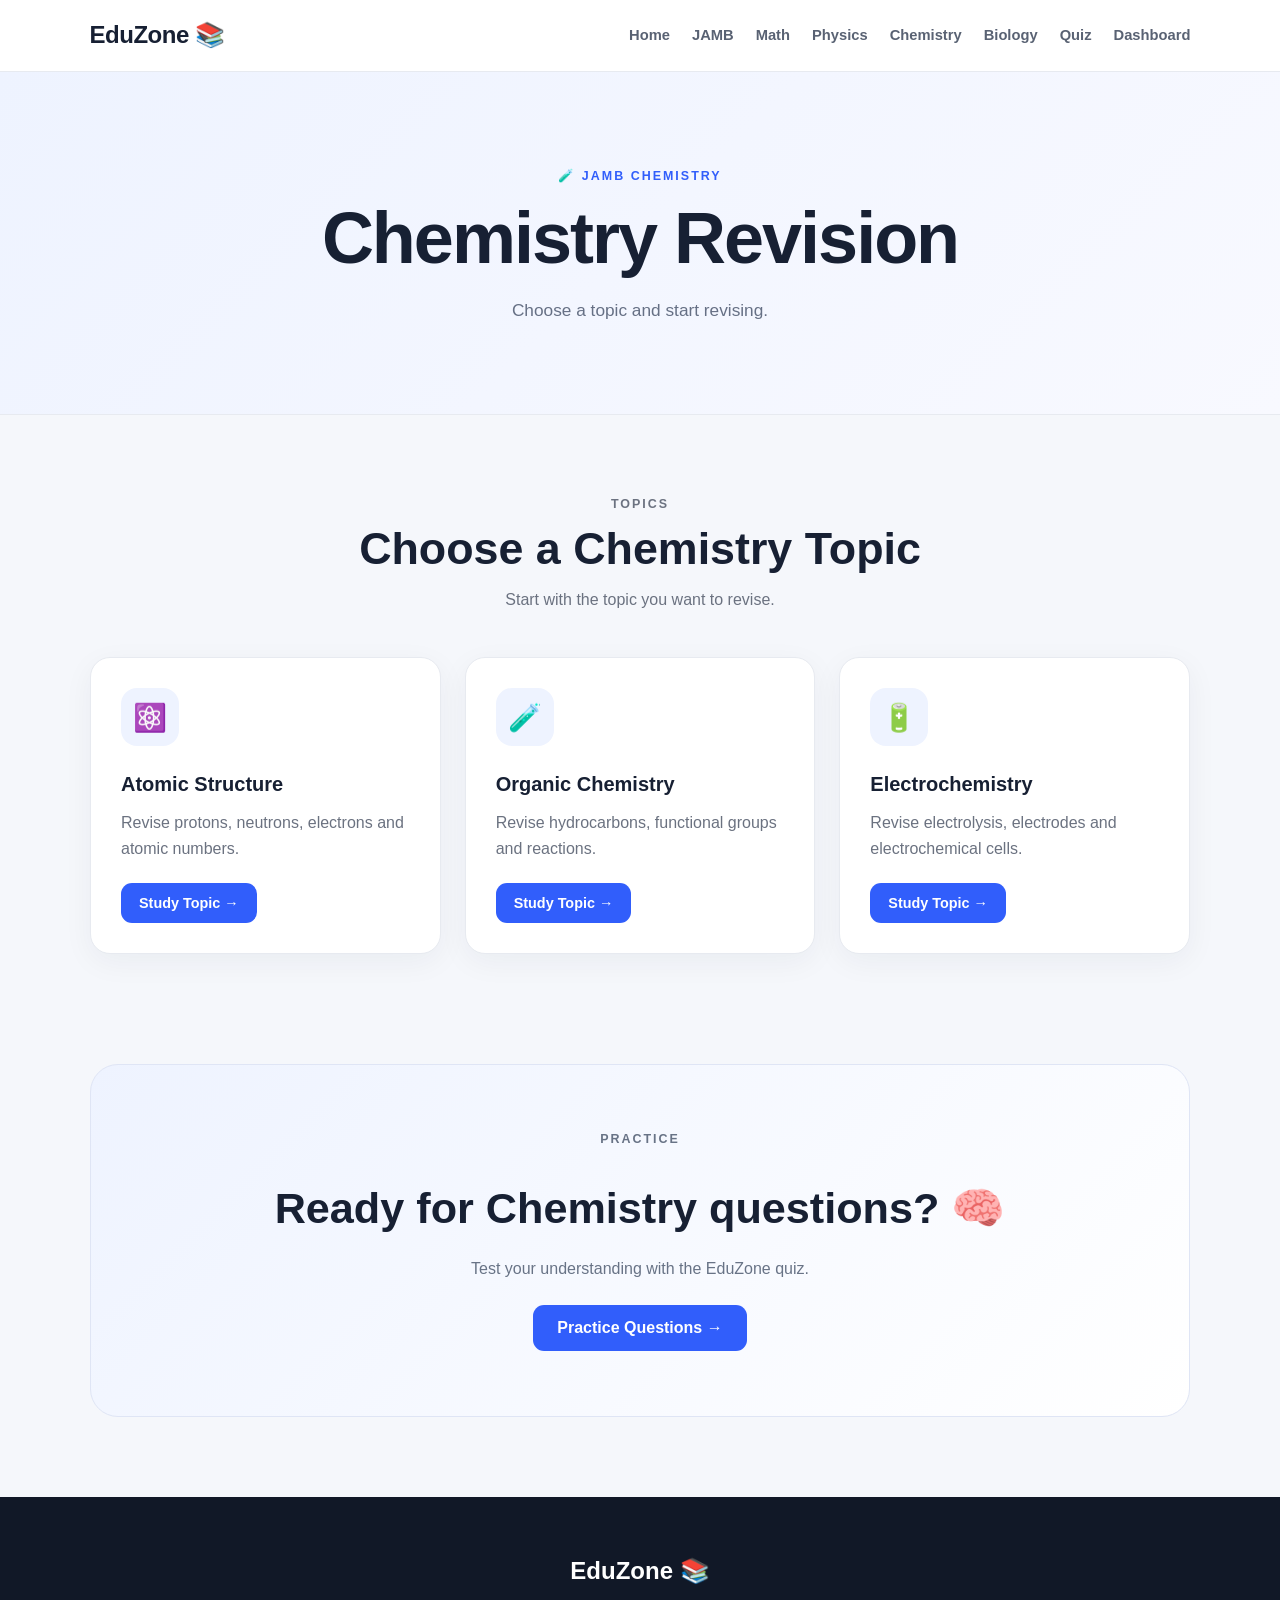
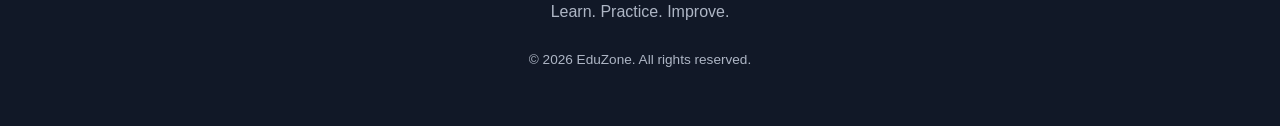
==== jamb-chemistry.html @ 92fc5273 "Add files via upload" ====
<!DOCTYPE html>
<html lang="en">

<head>

    <meta charset="UTF-8">

    <meta
        name="viewport"
        content="width=device-width, initial-scale=1.0">

    <title>JAMB Chemistry | EduZone</title>

    <link rel="stylesheet" href="style.css">

</head>


<body>


<header>

    <div class="logo">
        EduZone 📚
    </div>

    <nav>

        <a href="index.html">Home</a>

        <a href="jamb.html">JAMB</a>

        <a href="math.html">Math</a>

        <a href="physics.html">Physics</a>

        <a href="chemistry.html">Chemistry</a>

        <a href="biology.html">Biology</a>

        <a href="quiz.html">Quiz</a>

        <a href="dashboard.html">Dashboard</a>

    </nav>

</header>



<main>


<section class="hero">

    <div class="hero-content">

        <p class="hero-label">
            🧪 JAMB CHEMISTRY
        </p>

        <h1>
            Chemistry Revision
        </h1>

        <p class="hero-text">
            Choose a topic and start revising.
        </p>

    </div>

</section>



<section class="subjects">

    <div class="section-heading">

        <p class="section-label">
            TOPICS
        </p>

        <h2>
            Choose a Chemistry Topic
        </h2>

        <p>
            Start with the topic you want to revise.
        </p>

    </div>



    <div class="subject-container">


        <div class="subject-card">

            <div class="subject-icon">
                ⚛️
            </div>

            <h3>
                Atomic Structure
            </h3>

            <p>
                Revise protons, neutrons,
                electrons and atomic numbers.
            </p>

            <a href="lesson.html?topic=atomic-structure">

                <button>
                    Study Topic →
                </button>

            </a>

        </div>



        <div class="subject-card">

            <div class="subject-icon">
                🧪
            </div>

            <h3>
                Organic Chemistry
            </h3>

            <p>
                Revise hydrocarbons,
                functional groups and reactions.
            </p>

            <a href="lesson.html?topic=organic-chemistry">

                <button>
                    Study Topic →
                </button>

            </a>

        </div>



        <div class="subject-card">

            <div class="subject-icon">
                🔋
            </div>

            <h3>
                Electrochemistry
            </h3>

            <p>
                Revise electrolysis,
                electrodes and electrochemical cells.
            </p>

            <a href="lesson.html?topic=electrochemistry">

                <button>
                    Study Topic →
                </button>

            </a>

        </div>


    </div>

</section>



<section class="cta-section">

    <p class="section-label">
        PRACTICE
    </p>

    <h2>
        Ready for Chemistry questions? 🧠
    </h2>

    <p>
        Test your understanding with the EduZone quiz.
    </p>

    <a href="quiz.html">

        <button class="primary-btn">
            Practice Questions →
        </button>

    </a>

</section>


</main>



<footer>

    <div class="footer-content">

        <h2>
            EduZone 📚
        </h2>

        <p>
            Learn. Practice. Improve.
        </p>

        <p class="copyright">
            © 2026 EduZone. All rights reserved.
        </p>

    </div>

</footer>


</body>

</html>
---- style.css ----
/* =========================================
   EDUZONE — MAIN STYLESHEET
========================================= */


/* =========================================
   RESET
========================================= */

* {
    margin: 0;
    padding: 0;
    box-sizing: border-box;
}


html {
    scroll-behavior: smooth;
}


body {
    font-family:
        Inter,
        Arial,
        Helvetica,
        sans-serif;

    background: #f5f7fb;

    color: #172033;

    line-height: 1.6;

    min-height: 100vh;
}


a {
    text-decoration: none;

    color: inherit;
}


button {
    font-family: inherit;

    cursor: pointer;

    border: none;
}


/* =========================================
   HEADER
========================================= */

header {
    width: 100%;

    min-height: 72px;

    padding: 0 7%;

    display: flex;

    align-items: center;

    justify-content: space-between;

    gap: 30px;

    background: rgba(255, 255, 255, 0.95);

    border-bottom: 1px solid #e7eaf0;

    position: sticky;

    top: 0;

    z-index: 1000;

    backdrop-filter: blur(12px);
}


.logo {
    font-size: 1.5rem;

    font-weight: 800;

    letter-spacing: -0.5px;

    white-space: nowrap;
}


nav {
    display: flex;

    align-items: center;

    justify-content: flex-end;

    gap: 22px;

    flex-wrap: wrap;
}


nav a {
    font-size: 0.92rem;

    font-weight: 600;

    color: #596273;

    transition:
        color 0.2s ease,
        transform 0.2s ease;
}


nav a:hover {
    color: #315efb;

    transform: translateY(-1px);
}


/* =========================================
   MAIN
========================================= */

main {
    min-height: calc(100vh - 150px);
}


/* =========================================
   HERO
========================================= */

.hero {
    padding: 90px 7%;

    background:
        linear-gradient(
            135deg,
            #eef3ff,
            #f8f9ff
        );

    border-bottom: 1px solid #e7eaf0;
}


.hero-content {
    max-width: 900px;

    margin: auto;

    text-align: center;
}


.hero-label {
    display: inline-block;

    margin-bottom: 14px;

    font-size: 0.78rem;

    font-weight: 800;

    letter-spacing: 2px;

    text-transform: uppercase;

    color: #315efb;
}


.hero h1 {
    font-size: clamp(2.2rem, 6vw, 4.5rem);

    line-height: 1.05;

    letter-spacing: -2px;

    margin-bottom: 20px;
}


.hero-text {
    max-width: 680px;

    margin: auto;

    color: #667085;

    font-size: 1.08rem;
}


/* =========================================
   SECTIONS
========================================= */

.subjects {
    padding: 80px 7%;
}


.lesson {
    width: min(1000px, 86%);

    margin: auto;

    padding: 70px 0;
}


.section-heading {
    max-width: 700px;

    margin: 0 auto 45px;

    text-align: center;
}


.section-label {
    color: #315efb;

    font-size: 0.78rem;

    font-weight: 800;

    letter-spacing: 2px;

    text-transform: uppercase;

    margin-bottom: 8px;
}


.section-heading h2 {
    font-size: clamp(1.8rem, 4vw, 2.8rem);

    line-height: 1.15;

    margin-bottom: 12px;
}


.section-heading p {
    color: #6b7280;
}


/* =========================================
   SUBJECT GRID
========================================= */

.subject-container {
    width: min(1100px, 100%);

    margin: auto;

    display: grid;

    grid-template-columns:
        repeat(
            auto-fit,
            minmax(230px, 1fr)
        );

    gap: 24px;
}


/* =========================================
   SUBJECT CARD
========================================= */

.subject-card {
    background: #ffffff;

    border: 1px solid #e7eaf0;

    border-radius: 20px;

    padding: 30px;

    box-shadow:
        0 8px 30px rgba(20, 30, 60, 0.05);

    transition:
        transform 0.25s ease,
        box-shadow 0.25s ease,
        border-color 0.25s ease;
}


.subject-card:hover {
    transform: translateY(-7px);

    border-color: #cdd7ff;

    box-shadow:
        0 18px 45px rgba(20, 30, 60, 0.10);
}


.subject-icon {
    width: 58px;

    height: 58px;

    display: flex;

    align-items: center;

    justify-content: center;

    border-radius: 16px;

    background: #eef3ff;

    font-size: 1.7rem;

    margin-bottom: 22px;
}


.subject-card h3 {
    font-size: 1.25rem;

    margin-bottom: 10px;
}


.subject-card p {
    color: #6b7280;

    margin-bottom: 22px;
}


/* =========================================
   BUTTONS
========================================= */

button {
    padding: 12px 18px;

    border-radius: 11px;

    background: #315efb;

    color: white;

    font-size: 0.9rem;

    font-weight: 700;

    transition:
        transform 0.2s ease,
        box-shadow 0.2s ease,
        background 0.2s ease;
}


button:hover {
    background: #2449d8;

    transform: translateY(-2px);

    box-shadow:
        0 8px 20px rgba(49, 94, 251, 0.22);
}


button:active {
    transform: translateY(0);
}


button:disabled {
    cursor: not-allowed;

    opacity: 0.7;

    transform: none;

    box-shadow: none;
}


.primary-btn {
    padding: 14px 24px;

    font-size: 1rem;
}


/* =========================================
   CTA
========================================= */

.cta-section {
    margin: 30px 7% 80px;

    padding: 65px 25px;

    text-align: center;

    border-radius: 28px;

    background:
        linear-gradient(
            135deg,
            #eef3ff,
            #ffffff
        );

    border: 1px solid #dfe5f5;
}


.cta-section h2 {
    font-size: clamp(1.8rem, 4vw, 2.7rem);

    margin-bottom: 12px;
}


.cta-section p {
    color: #687386;

    margin-bottom: 24px;
}


/* =========================================
   LESSON CONTENT
========================================= */

#lessonContent {
    background: #ffffff;

    border: 1px solid #e7eaf0;

    border-radius: 22px;

    padding: clamp(25px, 5vw, 50px);

    box-shadow:
        0 10px 35px rgba(20, 30, 60, 0.06);
}


#lessonContent h2 {
    font-size: 1.7rem;

    margin:
        10px 0 15px;
}


#lessonContent p {
    color: #596273;

    margin-bottom: 20px;
}


.example {
    margin: 25px 0;

    padding: 20px;

    border-radius: 14px;

    background: #f3f6ff;

    border-left: 4px solid #315efb;

    font-weight: 600;

    color: #293657;
}


#lessonResult {
    margin-top: 20px;

    font-weight: 800;

    font-size: 1rem;
}


.correct {
    background: #198754 !important;
}


.wrong {
    background: #dc3545 !important;
}


/* =========================================
   QUIZ
========================================= */

#quiz {
    max-width: 850px;

    margin: auto;
}


#quizStart,
#quizGame {
    background: #ffffff;

    border: 1px solid #e7eaf0;

    border-radius: 22px;

    padding: clamp(25px, 5vw, 50px);

    box-shadow:
        0 10px 35px rgba(20, 30, 60, 0.06);
}


#question {
    font-size: clamp(1.3rem, 3vw, 2rem);

    line-height: 1.3;

    margin-bottom: 25px;
}


#answers {
    display: grid;

    grid-template-columns:
        repeat(
            auto-fit,
            minmax(180px, 1fr)
        );

    gap: 12px;

    margin-bottom: 30px;
}


#answers button {
    width: 100%;

    background: #f3f5f9;

    color: #25304a;

    border: 1px solid #e0e4eb;

    text-align: left;
}


#answers button:hover {
    background: #eef3ff;

    border-color: #bfcaff;

    color: #2449d8;

    box-shadow: none;
}


#quizFeedback {
    margin-top: 20px;

    font-weight: 800;
}


/* =========================================
   SEARCH
========================================= */

#searchInput {
    width: min(700px, 100%);

    display: block;

    margin: 0 auto 25px;

    padding: 15px 18px;

    border-radius: 12px;

    border: 1px solid #dfe3ea;

    background: #ffffff;

    font-size: 1rem;

    outline: none;

    transition:
        border-color 0.2s ease,
        box-shadow 0.2s ease;
}


#searchInput:focus {
    border-color: #315efb;

    box-shadow:
        0 0 0 4px rgba(49, 94, 251, 0.10);
}


#searchResults {
    width: min(850px, 100%);

    margin: auto;
}


.search-result {
    background: #ffffff;

    border: 1px solid #e7eaf0;

    border-radius: 16px;

    padding: 22px;

    margin-bottom: 15px;

    transition:
        transform 0.2s ease,
        box-shadow 0.2s ease;
}


.search-result:hover {
    transform: translateY(-3px);

    box-shadow:
        0 10px 25px rgba(20, 30, 60, 0.07);
}


.search-result h3 {
    margin-bottom: 7px;
}


.search-result p {
    color: #687386;

    margin-bottom: 8px;
}


.search-result small {
    color: #315efb;

    font-weight: 700;
}


/* =========================================
   FOOTER
========================================= */

footer {
    margin-top: 50px;

    padding: 55px 7%;

    background: #111827;

    color: white;
}


.footer-content {
    text-align: center;

    max-width: 700px;

    margin: auto;
}


.footer-content h2 {
    margin-bottom: 8px;
}


.footer-content p {
    color: #aeb6c5;
}


.copyright {
    margin-top: 25px;

    font-size: 0.85rem;
}


/* =========================================
   MOBILE
========================================= */

@media (max-width: 800px) {

    header {
        padding: 15px 5%;

        flex-direction: column;

        align-items: center;

        gap: 12px;

        position: relative;
    }


    nav {
        justify-content: center;

        gap: 10px 16px;
    }


    nav a {
        font-size: 0.82rem;
    }


    .hero {
        padding:
            65px 6%;
    }


    .subjects {
        padding:
            60px 6%;
    }


    .lesson {
        width: 88%;

        padding:
            50px 0;
    }


    .subject-card {
        padding: 25px;
    }


    .cta-section {
        margin:
            20px 6% 60px;
    }

}


/* =========================================
   SMALL PHONES
========================================= */

@media (max-width: 450px) {

    .logo {
        font-size: 1.3rem;
    }


    nav {
        gap: 8px 12px;
    }


    nav a {
        font-size: 0.76rem;
    }


    .hero h1 {
        letter-spacing: -1px;
    }


    .subject-container {
        grid-template-columns: 1fr;
    }


    #answers {
        grid-template-columns: 1fr;
    }


    button {
        width: 100%;
    }

}
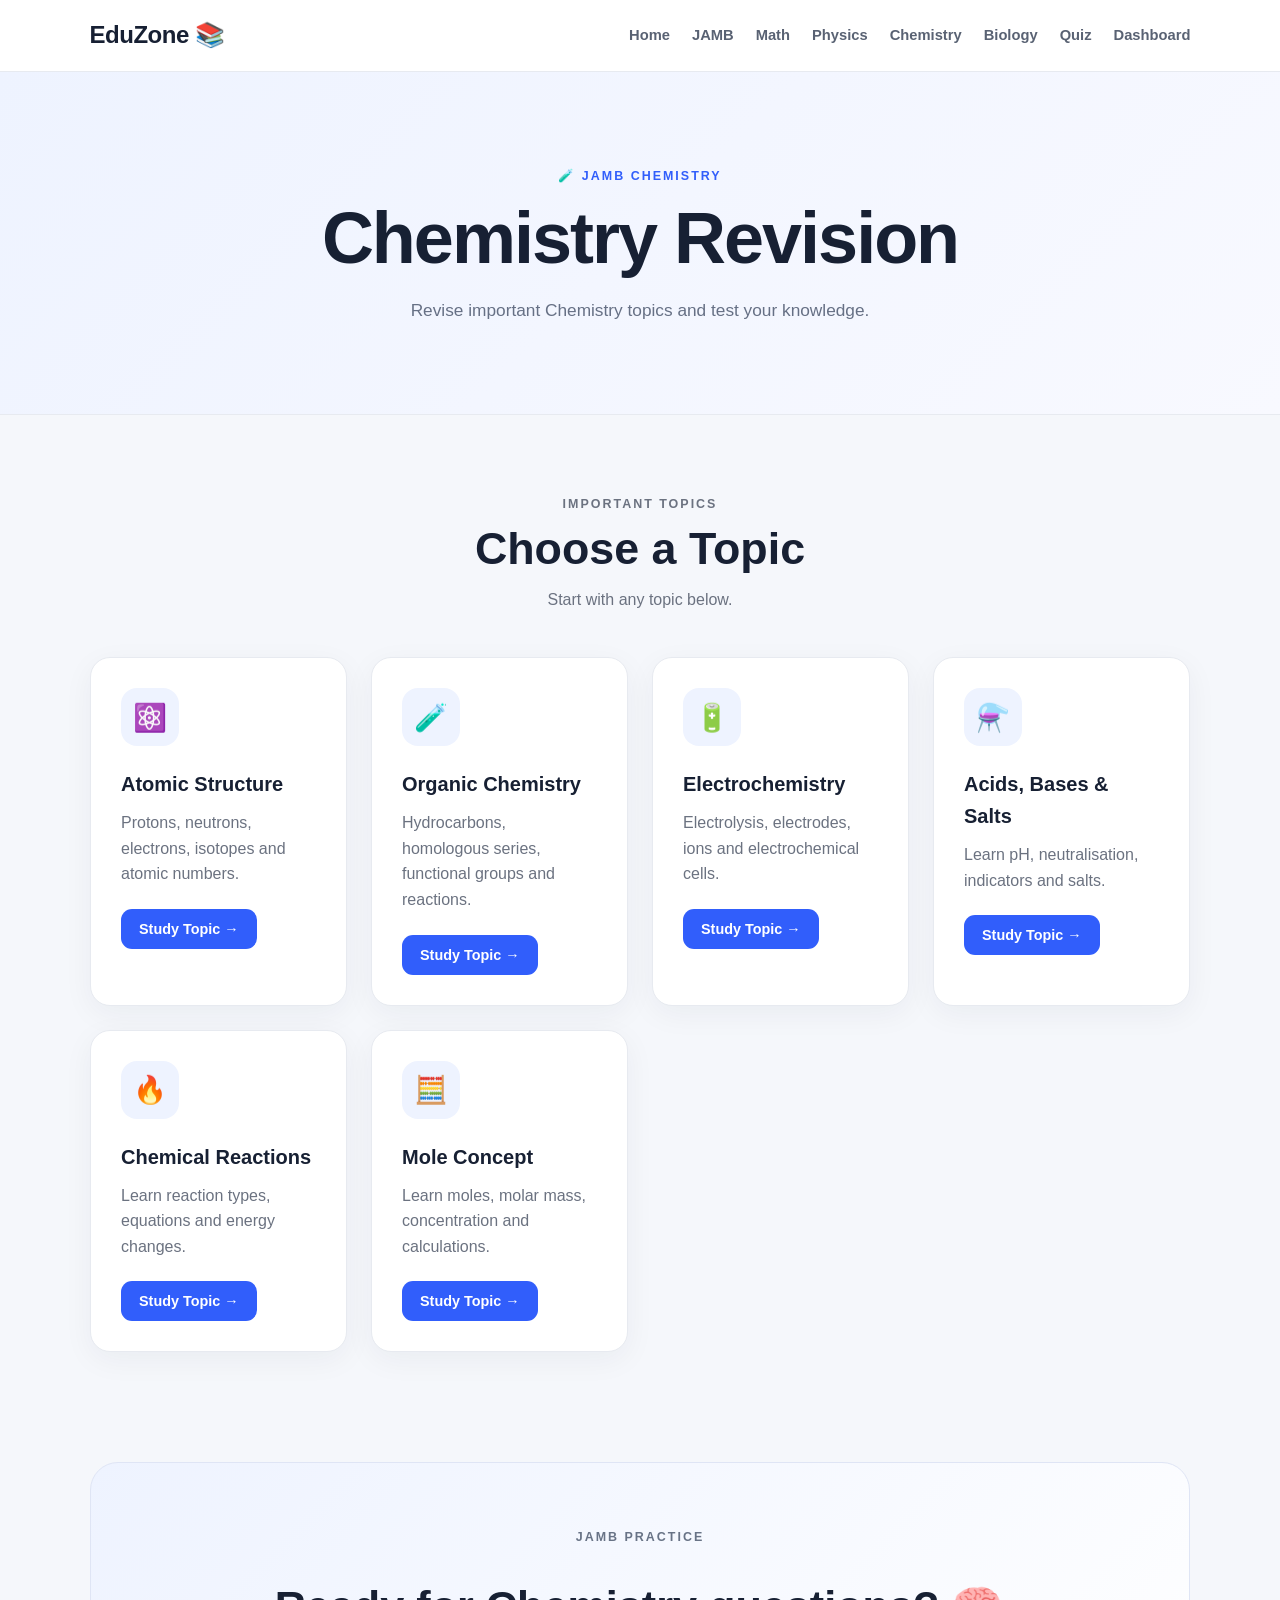
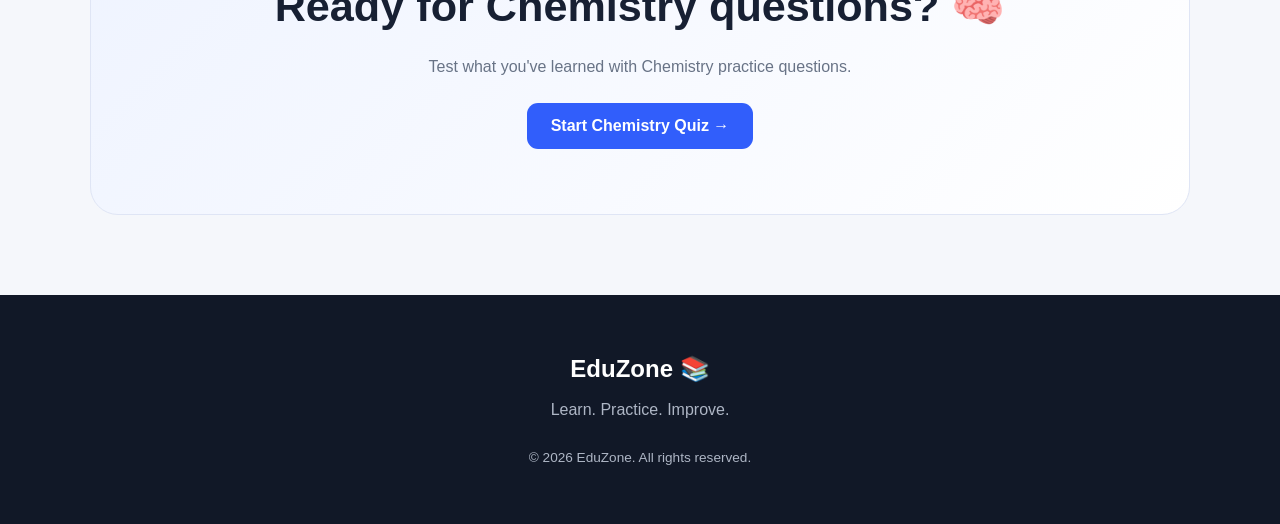
==== commit b76d0fdb: "Add files via upload" ====
--- a/jamb-chemistry.html
+++ b/jamb-chemistry.html
@@ -2,22 +2,15 @@
 <html lang="en">
 
 <head>
-
     <meta charset="UTF-8">
-
-    <meta
-        name="viewport"
-        content="width=device-width, initial-scale=1.0">
+    <meta name="viewport" content="width=device-width, initial-scale=1.0">
 
     <title>JAMB Chemistry | EduZone</title>
 
     <link rel="stylesheet" href="style.css">
-
 </head>
 
-
 <body>
-
 
 <header>
 
@@ -26,31 +19,20 @@
     </div>
 
     <nav>
-
         <a href="index.html">Home</a>
-
         <a href="jamb.html">JAMB</a>
-
         <a href="math.html">Math</a>
-
         <a href="physics.html">Physics</a>
-
         <a href="chemistry.html">Chemistry</a>
-
         <a href="biology.html">Biology</a>
-
         <a href="quiz.html">Quiz</a>
-
         <a href="dashboard.html">Dashboard</a>
-
     </nav>
 
 </header>
 
 
-
 <main>
-
 
 <section class="hero">
 
@@ -65,7 +47,8 @@
         </h1>
 
         <p class="hero-text">
-            Choose a topic and start revising.
+            Revise important Chemistry topics
+            and test your knowledge.
         </p>
 
     </div>
@@ -73,25 +56,23 @@
 </section>
 
 
-
 <section class="subjects">
 
     <div class="section-heading">
 
         <p class="section-label">
-            TOPICS
+            IMPORTANT TOPICS
         </p>
 
         <h2>
-            Choose a Chemistry Topic
+            Choose a Topic
         </h2>
 
         <p>
-            Start with the topic you want to revise.
-        </p>
-
-    </div>
-
+            Start with any topic below.
+        </p>
+
+    </div>
 
 
     <div class="subject-container">
@@ -108,8 +89,8 @@
             </h3>
 
             <p>
-                Revise protons, neutrons,
-                electrons and atomic numbers.
+                Protons, neutrons, electrons,
+                isotopes and atomic numbers.
             </p>
 
             <a href="lesson.html?topic=atomic-structure">
@@ -135,7 +116,7 @@
             </h3>
 
             <p>
-                Revise hydrocarbons,
+                Hydrocarbons, homologous series,
                 functional groups and reactions.
             </p>
 
@@ -162,8 +143,8 @@
             </h3>
 
             <p>
-                Revise electrolysis,
-                electrodes and electrochemical cells.
+                Electrolysis, electrodes,
+                ions and electrochemical cells.
             </p>
 
             <a href="lesson.html?topic=electrochemistry">
@@ -177,16 +158,95 @@
         </div>
 
 
+
+        <div class="subject-card">
+
+            <div class="subject-icon">
+                ⚗️
+            </div>
+
+            <h3>
+                Acids, Bases & Salts
+            </h3>
+
+            <p>
+                Learn pH, neutralisation,
+                indicators and salts.
+            </p>
+
+            <a href="lesson.html?topic=acids-bases">
+
+                <button>
+                    Study Topic →
+                </button>
+
+            </a>
+
+        </div>
+
+
+
+        <div class="subject-card">
+
+            <div class="subject-icon">
+                🔥
+            </div>
+
+            <h3>
+                Chemical Reactions
+            </h3>
+
+            <p>
+                Learn reaction types,
+                equations and energy changes.
+            </p>
+
+            <a href="lesson.html?topic=chemical-reactions">
+
+                <button>
+                    Study Topic →
+                </button>
+
+            </a>
+
+        </div>
+
+
+
+        <div class="subject-card">
+
+            <div class="subject-icon">
+                🧮
+            </div>
+
+            <h3>
+                Mole Concept
+            </h3>
+
+            <p>
+                Learn moles, molar mass,
+                concentration and calculations.
+            </p>
+
+            <a href="lesson.html?topic=mole-concept">
+
+                <button>
+                    Study Topic →
+                </button>
+
+            </a>
+
+        </div>
+
     </div>
 
 </section>
 
 
-
 <section class="cta-section">
 
     <p class="section-label">
-        PRACTICE
+        JAMB PRACTICE
     </p>
 
     <h2>
@@ -194,22 +254,21 @@
     </h2>
 
     <p>
-        Test your understanding with the EduZone quiz.
+        Test what you've learned with
+        Chemistry practice questions.
     </p>
 
-    <a href="quiz.html">
+    <a href="jamb-chemistry-quiz.html">
 
         <button class="primary-btn">
-            Practice Questions →
+            Start Chemistry Quiz →
         </button>
 
     </a>
 
 </section>
 
-
 </main>
-
 
 
 <footer>
@@ -232,7 +291,6 @@
 
 </footer>
 
-
 </body>
 
 </html>
